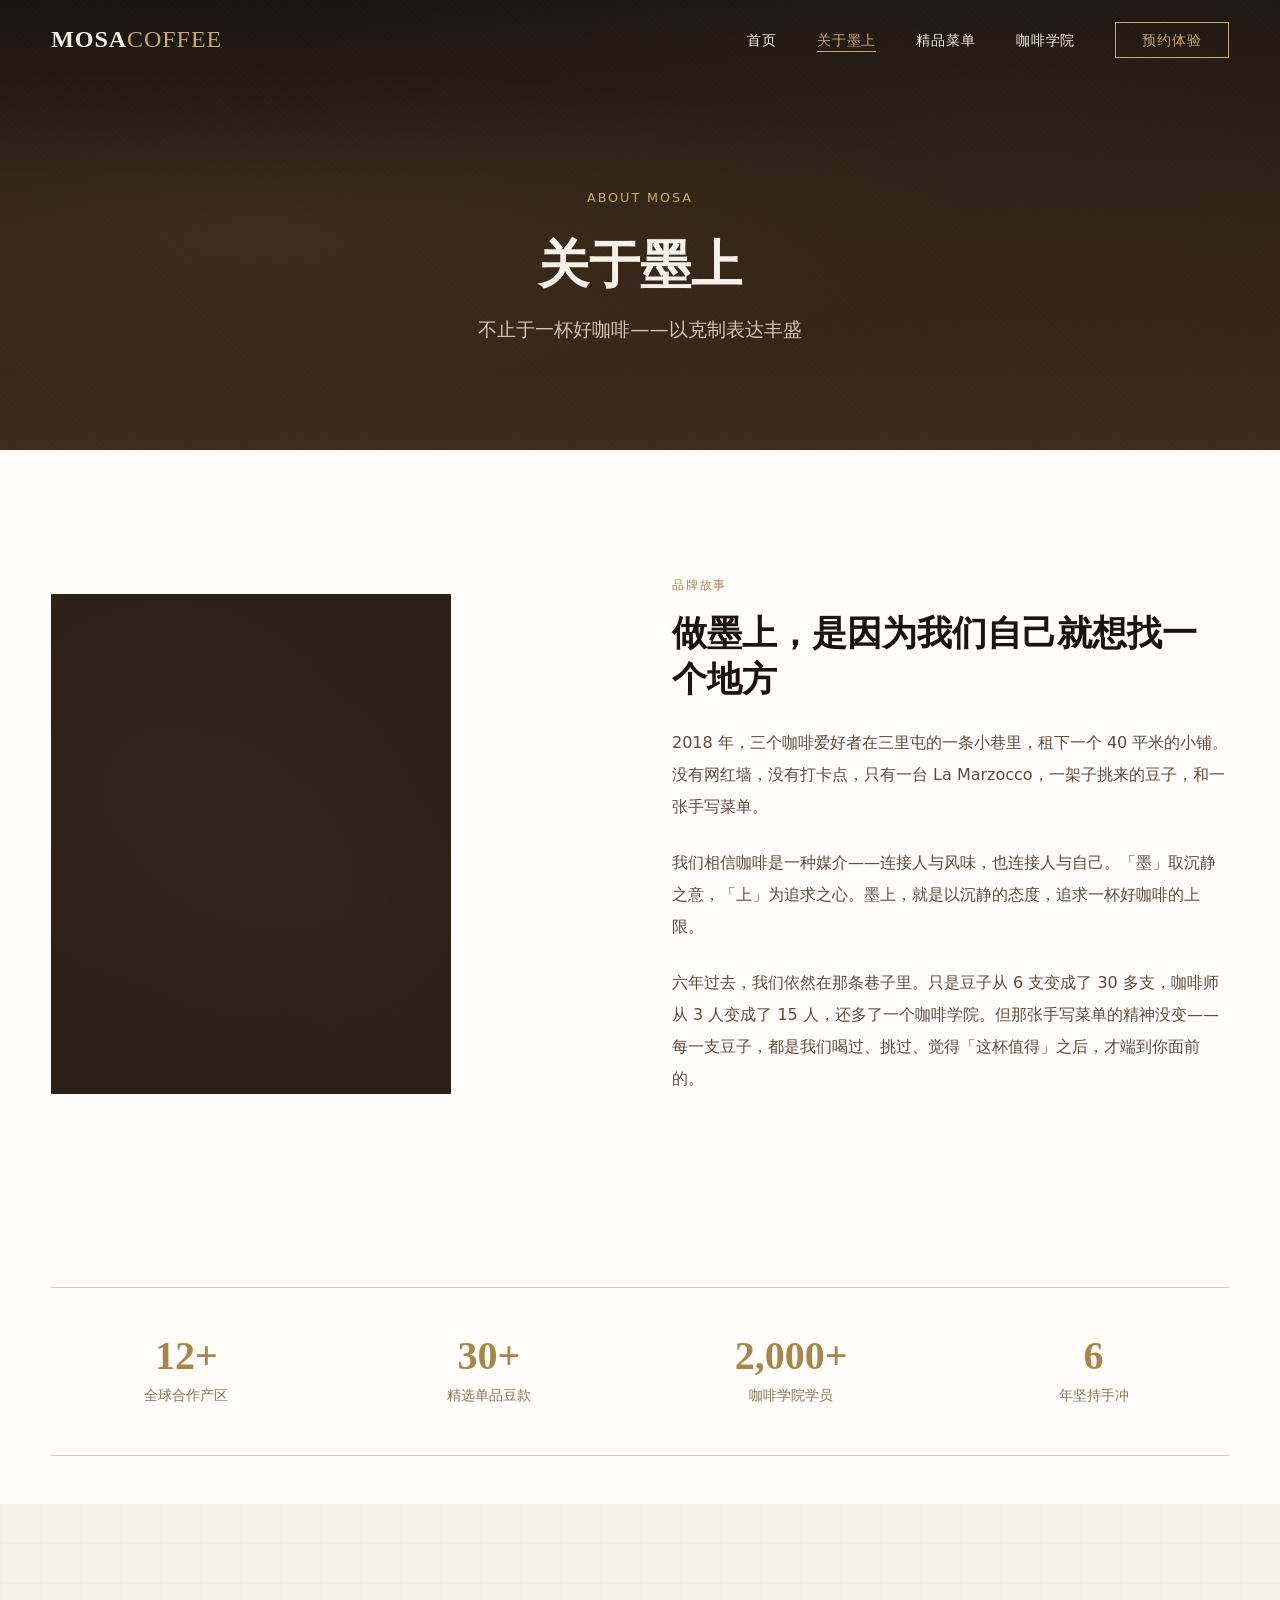
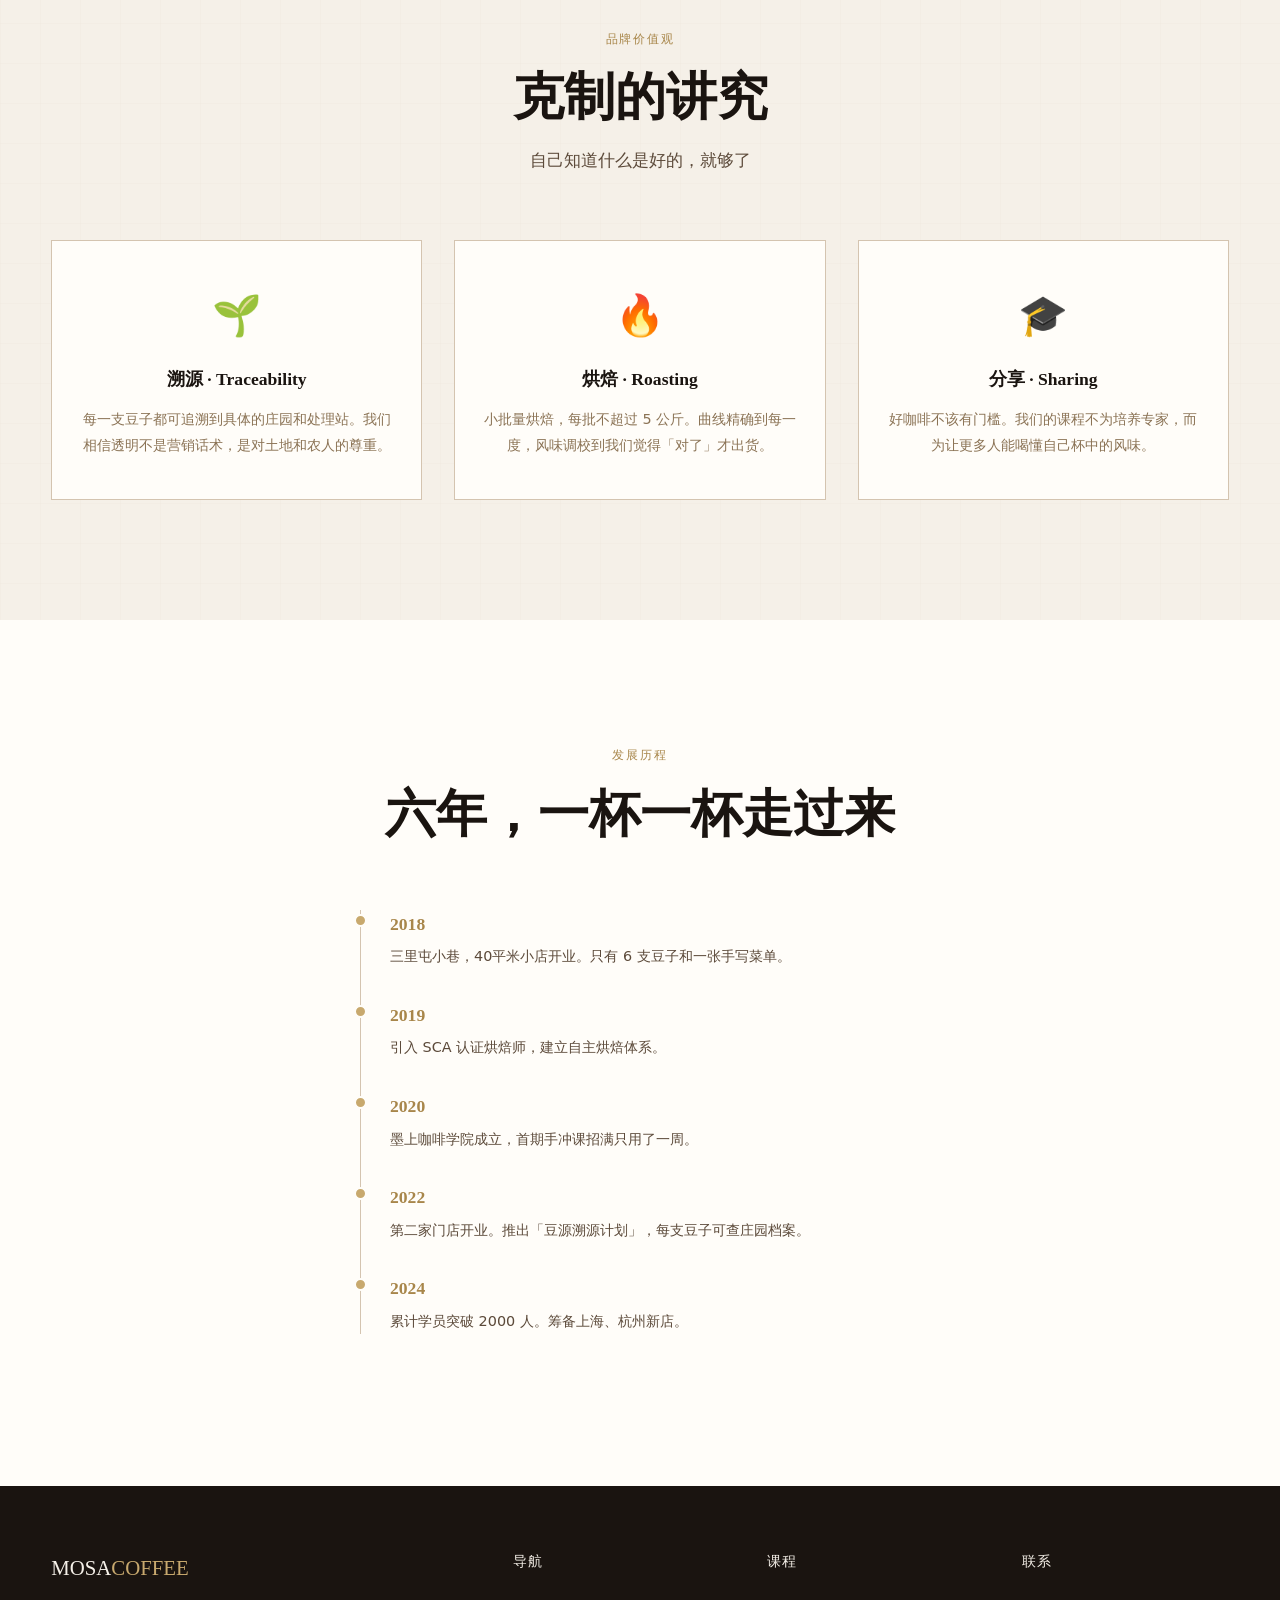
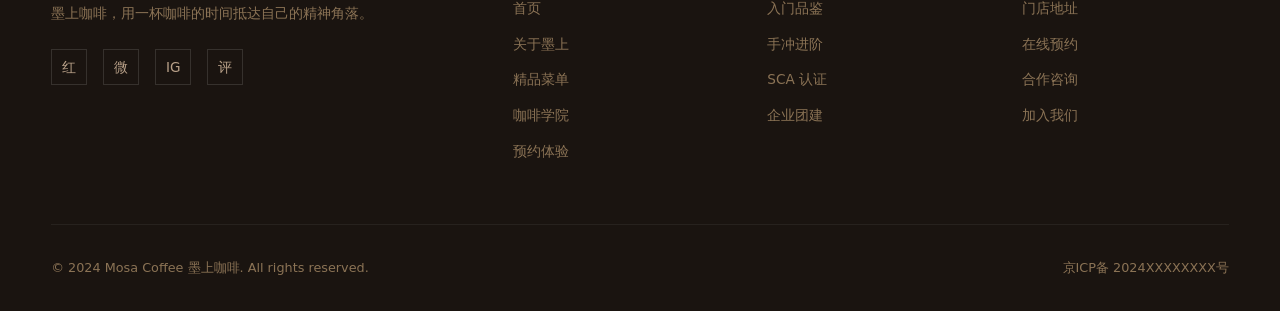
==== about.html @ c5d2b35f "墨上咖啡官网 - 基础版上线" ====
<!DOCTYPE html>
<html lang="zh-CN">
<head>
<meta charset="UTF-8">
<meta name="viewport" content="width=device-width, initial-scale=1.0">
<title>关于墨上 | 墨上咖啡 Mosa Coffee</title>
<meta name="description" content="墨上咖啡的品牌故事——始于2018年北京，专注于精品手冲咖啡与专业咖啡培训。以克制表达丰盛。">
<link rel="stylesheet" href="css/style.css">
<style>
  .story-text p { color: var(--text-secondary); font-size: 1rem; line-height: 2; margin-bottom: 1.5rem; }
  .stats-bar { display: grid; grid-template-columns: repeat(4, 1fr); gap: 2rem; text-align: center; padding: 3rem 0; border-top: 1px solid var(--brown-200); border-bottom: 1px solid var(--brown-200); margin: 3rem 0; }
  .stat-num { font-family: Georgia, serif; font-size: 2.5rem; color: var(--gold-dark); font-weight: 600; line-height: 1; }
  .stat-lbl { font-size: 0.85rem; color: var(--text-muted); margin-top: 0.5rem; }
  .values-grid { display: grid; grid-template-columns: repeat(3, 1fr); gap: 2rem; margin-top: 3rem; }
  .value-card { text-align: center; padding: 2.5rem 1.5rem; }
  .value-icon { font-size: 2.5rem; margin-bottom: 1rem; }
  .value-title { font-family: Georgia, serif; font-size: 1.1rem; color: var(--brown-900); margin-bottom: 0.8rem; font-weight: 600; }
  .value-desc { font-size: 0.9rem; color: var(--text-muted); line-height: 1.8; }
  .timeline { position: relative; max-width: 600px; margin: 3rem auto 0; }
  .timeline::before { content: ''; position: absolute; left: 20px; top:0; bottom:0; width: 1px; background: var(--brown-200); }
  .tl-item { position: relative; padding-left: 50px; margin-bottom: 2rem; }
  .tl-dot { position: absolute; left: 14px; top: 4px; width: 13px; height: 13px; border-radius: 50%; background: var(--gold); border: 2px solid var(--white); }
  .tl-year { font-family: Georgia, serif; font-size: 1.1rem; color: var(--gold-dark); font-weight: 600; }
  .tl-text { font-size: 0.9rem; color: var(--text-secondary); margin-top: 0.3rem; }
  @media (max-width: 768px) {
    .stats-bar { grid-template-columns: repeat(2, 1fr); gap:1.5rem; }
    .values-grid { grid-template-columns: 1fr; }
  }
</style>
</head>
<body>

<nav class="nav" id="nav">
  <div class="nav-inner">
    <a href="index.html" class="nav-logo">MOSA<span>COFFEE</span></a>
    <ul class="nav-links" id="navLinks">
      <li><a href="index.html">首页</a></li>
      <li><a href="about.html" class="active">关于墨上</a></li>
      <li><a href="menu.html">精品菜单</a></li>
      <li><a href="courses.html">咖啡学院</a></li>
      <li><a href="contact.html" class="nav-cta">预约体验</a></li>
    </ul>
    <button class="menu-toggle" id="menuToggle" aria-label="菜单">
      <span></span><span></span><span></span>
    </button>
  </div>
</nav>

<!-- Page Hero -->
<section class="page-hero bg-coffee-texture" style="position:relative;">
  <div class="page-hero-img" style="background-image: url('https://images.unsplash.com/photo-1442512595331-e89e73853f31?w=1400&q=80&auto=format&fit=crop');"></div>
  <div class="page-hero-bg"></div>
  <div class="page-hero-content">
    <p class="hero-eyebrow fade-up">About Mosa</p>
    <h1 class="heading-1 hero-title fade-up">关于墨上</h1>
    <p class="hero-desc fade-up">不止于一杯好咖啡——以克制表达丰盛</p>
  </div>
</section>

<!-- 品牌故事 -->
<section class="section" style="background:var(--white);">
  <div class="section-inner">
    <div class="grid-2">
      <div class="img-placeholder has-img fade-up" style="aspect-ratio:4/5; max-height:500px; background-image: url('https://images.unsplash.com/photo-1504630083234-14187a9df0f5?w=700&q=80'); background-size:cover; background-position:center;"></div>
      <div class="story-text">
        <span class="section-label">品牌故事</span>
        <h2 class="heading-2 fade-up" style="margin-bottom:1.5rem;">做墨上，是因为我们自己就想找一个地方</h2>
        <p class="fade-up">2018 年，三个咖啡爱好者在三里屯的一条小巷里，租下一个 40 平米的小铺。没有网红墙，没有打卡点，只有一台 La Marzocco，一架子挑来的豆子，和一张手写菜单。</p>
        <p class="fade-up">我们相信咖啡是一种媒介——连接人与风味，也连接人与自己。「墨」取沉静之意，「上」为追求之心。墨上，就是以沉静的态度，追求一杯好咖啡的上限。</p>
        <p class="fade-up">六年过去，我们依然在那条巷子里。只是豆子从 6 支变成了 30 多支，咖啡师从 3 人变成了 15 人，还多了一个咖啡学院。但那张手写菜单的精神没变——每一支豆子，都是我们喝过、挑过、觉得「这杯值得」之后，才端到你面前的。</p>
      </div>
    </div>
  </div>
</section>

<!-- 数据 -->
<div class="section-inner">
  <div class="stats-bar fade-up">
    <div><div class="stat-num">12+</div><div class="stat-lbl">全球合作产区</div></div>
    <div><div class="stat-num">30+</div><div class="stat-lbl">精选单品豆款</div></div>
    <div><div class="stat-num">2,000+</div><div class="stat-lbl">咖啡学院学员</div></div>
    <div><div class="stat-num">6</div><div class="stat-lbl">年坚持手冲</div></div>
  </div>
</div>

<!-- 品牌价值观 -->
<section class="section bg-paper">
  <div class="section-inner">
    <div class="section-header">
      <span class="section-label">品牌价值观</span>
      <h2 class="heading-1 section-title fade-up">克制的讲究</h2>
      <p class="section-desc fade-up">自己知道什么是好的，就够了</p>
    </div>
    <div class="values-grid">
      <div class="value-card card fade-up">
        <div class="value-icon">🌱</div>
        <div class="value-title">溯源 · Traceability</div>
        <div class="value-desc">每一支豆子都可追溯到具体的庄园和处理站。我们相信透明不是营销话术，是对土地和农人的尊重。</div>
      </div>
      <div class="value-card card fade-up">
        <div class="value-icon">🔥</div>
        <div class="value-title">烘焙 · Roasting</div>
        <div class="value-desc">小批量烘焙，每批不超过 5 公斤。曲线精确到每一度，风味调校到我们觉得「对了」才出货。</div>
      </div>
      <div class="value-card card fade-up">
        <div class="value-icon">🎓</div>
        <div class="value-title">分享 · Sharing</div>
        <div class="value-desc">好咖啡不该有门槛。我们的课程不为培养专家，而为让更多人能喝懂自己杯中的风味。</div>
      </div>
    </div>
  </div>
</section>

<!-- 发展历程 -->
<section class="section" style="background:var(--white);">
  <div class="section-inner">
    <div class="section-header">
      <span class="section-label">发展历程</span>
      <h2 class="heading-1 section-title fade-up">六年，一杯一杯走过来</h2>
    </div>
    <div class="timeline fade-up">
      <div class="tl-item"><div class="tl-dot"></div><div class="tl-year">2018</div><div class="tl-text">三里屯小巷，40平米小店开业。只有 6 支豆子和一张手写菜单。</div></div>
      <div class="tl-item"><div class="tl-dot"></div><div class="tl-year">2019</div><div class="tl-text">引入 SCA 认证烘焙师，建立自主烘焙体系。</div></div>
      <div class="tl-item"><div class="tl-dot"></div><div class="tl-year">2020</div><div class="tl-text">墨上咖啡学院成立，首期手冲课招满只用了一周。</div></div>
      <div class="tl-item"><div class="tl-dot"></div><div class="tl-year">2022</div><div class="tl-text">第二家门店开业。推出「豆源溯源计划」，每支豆子可查庄园档案。</div></div>
      <div class="tl-item"><div class="tl-dot"></div><div class="tl-year">2024</div><div class="tl-text">累计学员突破 2000 人。筹备上海、杭州新店。</div></div>
    </div>
  </div>
</section>

<footer class="footer">
  <div class="footer-inner">
    <div class="footer-grid">
      <div>
        <div class="footer-brand">MOSA<span>COFFEE</span></div>
        <p class="footer-desc">墨上咖啡，用一杯咖啡的时间抵达自己的精神角落。</p>
        <div class="footer-social">
          <a href="#">红</a><a href="#">微</a><a href="#">IG</a><a href="#">评</a>
        </div>
      </div>
      <div class="footer-col"><h4>导航</h4><a href="index.html">首页</a><a href="about.html">关于墨上</a><a href="menu.html">精品菜单</a><a href="courses.html">咖啡学院</a><a href="contact.html">预约体验</a></div>
      <div class="footer-col"><h4>课程</h4><a href="courses.html">入门品鉴</a><a href="courses.html">手冲进阶</a><a href="courses.html">SCA 认证</a><a href="courses.html">企业团建</a></div>
      <div class="footer-col"><h4>联系</h4><a href="contact.html">门店地址</a><a href="contact.html">在线预约</a><a href="contact.html">合作咨询</a><a href="#">加入我们</a></div>
    </div>
    <div class="footer-bottom"><span>© 2024 Mosa Coffee 墨上咖啡. All rights reserved.</span><span>京ICP备 2024XXXXXXXX号</span></div>
  </div>
</footer>

<div class="toast" id="toast"></div>
<script src="js/main.js"></script>
</body>
</html>
---- css/style.css ----
/* ============================================
   墨上咖啡 Mosa Coffee — 共享样式
   基础版：全站5页，Unsplash 高质量图片 + CSS 回退
   ============================================ */

/* ===== Reset ===== */
*, *::before, *::after { margin:0; padding:0; box-sizing:border-box; }

:root {
  --cream: #F5F0E8;
  --cream-dark: #E8DFD0;
  --brown-950: #0F0C09;
  --brown-900: #1A1410;
  --brown-800: #2C2218;
  --brown-700: #3D3024;
  --brown-600: #5C4A3A;
  --brown-400: #8B7355;
  --brown-300: #B8A088;
  --brown-200: #D4C4B0;
  --gold: #C8A96E;
  --gold-light: #DFC896;
  --gold-dark: #A8864A;
  --white: #FFFDF9;
  --text-primary: #1A1410;
  --text-secondary: #5C4A3A;
  --text-muted: #8B7355;
  --text-light: #B8A088;
  --transition: 0.4s cubic-bezier(0.25, 0.1, 0.25, 1);
  --transition-slow: 0.7s cubic-bezier(0.25, 0.1, 0.25, 1);
  --content-width: min(92vw, 1200px);
  --section-gap: clamp(60px, 10vw, 120px);
}

html { scroll-behavior:smooth; font-size:16px; }

body {
  font-family: 'PingFang SC', 'Microsoft YaHei', 'Hiragino Sans GB', system-ui, -apple-system, sans-serif;
  background: var(--white);
  color: var(--text-primary);
  line-height: 1.7;
  overflow-x: hidden;
  -webkit-font-smoothing: antialiased;
}

/* ===== Typography ===== */
.display { font-family: Georgia, 'Times New Roman', '宋体', serif; font-weight: 600; font-size: clamp(2.5rem, 5vw, 4.5rem); line-height:1.2; letter-spacing:-0.02em; }
.heading-1 { font-family: Georgia, 'Times New Roman', '宋体', serif; font-weight: 600; font-size: clamp(2rem, 4vw, 3.2rem); line-height:1.25; }
.heading-2 { font-family: Georgia, 'Times New Roman', '宋体', serif; font-weight: 600; font-size: clamp(1.5rem, 3vw, 2.2rem); line-height:1.3; }
.heading-3 { font-family: 'PingFang SC', 'Microsoft YaHei', system-ui, sans-serif; font-weight: 500; font-size: 1.05rem; letter-spacing:0.08em; text-transform:uppercase; color: var(--brown-400); }
.accent { color: var(--gold); }
.text-muted { color: var(--text-muted); }

/* ===== Section Common ===== */
.section { padding: var(--section-gap) 0; }
.section-inner { width: var(--content-width); margin:0 auto; }
.section-label {
  display:inline-block;
  font-size: 0.75rem; letter-spacing:0.15em; color: var(--gold-dark);
  text-transform: uppercase; font-weight: 500; margin-bottom: 1rem;
}
.section-title { margin-bottom: 1rem; color: var(--brown-900); }
.section-desc {
  color: var(--text-secondary);
  max-width: 560px; font-size: 1.05rem; font-weight: 300; line-height: 1.8;
}
.section-header { text-align:center; margin-bottom: 4rem; }
.section-header .section-desc { margin:0 auto; }

/* ===== Buttons ===== */
.btn {
  display:inline-flex; align-items:center; gap:0.5rem;
  padding: 0.9rem 2rem; font-size: 0.9rem; font-weight: 500;
  letter-spacing: 0.06em; text-decoration: none; cursor: pointer;
  transition: var(--transition); border: none; font-family: inherit;
}
.btn-primary { background: var(--gold); color: var(--brown-900); }
.btn-primary:hover { background: var(--gold-light); transform: translateY(-2px); box-shadow:0 8px 30px rgba(200,169,110,0.3); }
.btn-outline { background: transparent; color: var(--cream); border: 1px solid rgba(255,255,255,0.25); }
.btn-outline:hover { border-color: var(--gold); color: var(--gold); transform: translateY(-2px); }
.btn-outline-dark { background: transparent; color: var(--brown-700); border: 1px solid var(--brown-300); }
.btn-outline-dark:hover { border-color: var(--gold); color: var(--gold-dark); transform: translateY(-2px); }

/* ===== Navigation ===== */
.nav {
  position: fixed; top:0; left:0; right:0; z-index:1000;
  padding: 1.2rem 0; transition: var(--transition);
}
.nav.scrolled {
  background: rgba(26,20,16,0.95);
  backdrop-filter: blur(20px);
  padding: 0.7rem 0;
  box-shadow: 0 1px 0 rgba(255,255,255,0.06);
}
.nav-inner {
  width: var(--content-width); margin:0 auto;
  display:flex; align-items:center; justify-content:space-between;
}
.nav-logo {
  font-family: Georgia, 'Times New Roman', '宋体', serif;
  font-size: 1.5rem; font-weight: 600; color: var(--cream);
  text-decoration: none; letter-spacing: 0.04em; transition: var(--transition);
}
.nav-logo span { color: var(--gold); font-weight: 400; }
.nav-links { display:flex; gap:2.5rem; list-style:none; align-items:center; }
.nav-links a {
  color: var(--cream); text-decoration: none;
  font-size: 0.9rem; font-weight: 400; letter-spacing: 0.06em;
  transition: var(--transition); position: relative;
}
.nav-links a::after {
  content: ''; position: absolute; bottom: -4px; left:0; width:0; height:1px;
  background: var(--gold); transition: var(--transition);
}
.nav-links a:hover { color: var(--gold); }
.nav-links a:hover::after { width: 100%; }
.nav-links a.active { color: var(--gold); }
.nav-links a.active::after { width: 100%; }
.nav-cta {
  padding: 0.55rem 1.6rem; border: 1px solid var(--gold);
  color: var(--gold) !important; font-size: 0.85rem !important;
  letter-spacing: 0.08em !important; transition: var(--transition); cursor: pointer;
}
.nav-cta:hover { background: var(--gold) !important; color: var(--brown-900) !important; }
.nav-cta::after { display: none !important; }
.menu-toggle { display:none; background:none; border:none; cursor:pointer; padding:0.5rem; flex-direction:column; gap:5px; }
.menu-toggle span { display:block; width:24px; height:1.5px; background: var(--cream); transition: var(--transition); }

/* ===== Footer ===== */
.footer {
  background: var(--brown-900); color: var(--brown-400);
  padding: 4rem 0 2rem;
}
.footer-inner { width: var(--content-width); margin:0 auto; }
.footer-grid {
  display: grid; grid-template-columns: 2fr 1fr 1fr 1fr;
  gap: 3rem; margin-bottom: 3rem;
}
.footer-brand { font-family: Georgia, 'Times New Roman', '宋体', serif; font-size: 1.3rem; color: var(--cream); margin-bottom:1rem; }
.footer-brand span { color: var(--gold); }
.footer-desc { font-size:0.85rem; line-height:1.8; margin-bottom:1.5rem; }
.footer-social { display:flex; gap:1rem; }
.footer-social a {
  width: 36px; height: 36px; display:flex; align-items:center; justify-content:center;
  border: 1px solid rgba(255,255,255,0.12); color: var(--brown-300);
  text-decoration: none; font-size: 0.85rem; transition: var(--transition);
}
.footer-social a:hover { border-color: var(--gold); color: var(--gold); }
.footer-col h4 { color: var(--cream); font-size:0.85rem; letter-spacing:0.08em; margin-bottom:1.5rem; text-transform:uppercase; font-weight:500; }
.footer-col a { display:block; color: var(--brown-400); text-decoration:none; font-size:0.85rem; margin-bottom:0.8rem; transition:var(--transition); }
.footer-col a:hover { color: var(--gold); }
.footer-bottom {
  padding-top: 2rem; border-top: 1px solid rgba(255,255,255,0.06);
  display:flex; justify-content:space-between; font-size: 0.8rem; flex-wrap:wrap; gap:1rem;
}

/* ===== Toast ===== */
.toast {
  position: fixed; bottom:2rem; right:2rem; z-index:9999;
  background: var(--brown-900); color: var(--cream);
  padding: 1rem 2rem; font-size: 0.9rem;
  transform: translateY(100px); opacity: 0;
  transition: var(--transition);
}
.toast.show { transform: translateY(0); opacity: 1; }

/* ===== Animations ===== */
.fade-up {
  opacity: 0; transform: translateY(30px);
  transition: var(--transition-slow);
}
.fade-up.visible { opacity: 1; transform: translateY(0); }

/* ===== CSS Background Textures (替代Unsplash图片) ===== */
.bg-dark-warm {
  background: linear-gradient(135deg, var(--brown-950) 0%, #1A1010 25%, #2C1F14 50%, #1A1410 75%, var(--brown-950) 100%);
}
.bg-coffee-texture {
  background:
    radial-gradient(ellipse at 20% 50%, rgba(200,169,110,0.08) 0%, transparent 50%),
    radial-gradient(ellipse at 80% 20%, rgba(139,115,85,0.06) 0%, transparent 50%),
    linear-gradient(180deg, var(--brown-900) 0%, #2C1F14 40%, #3D2B1A 100%);
}
.bg-paper {
  background:
    linear-gradient(0deg, rgba(200,169,110,0.03) 1px, transparent 1px),
    linear-gradient(90deg, rgba(200,169,110,0.03) 1px, transparent 1px),
    var(--cream);
  background-size: 40px 40px;
}
.bg-cream-gradient {
  background: linear-gradient(180deg, var(--white) 0%, var(--cream) 50%, var(--cream-dark) 100%);
}
.bg-card {
  background: linear-gradient(135deg, rgba(26,20,16,0.03) 0%, rgba(200,169,110,0.05) 100%);
  border: 1px solid var(--brown-200);
}
/* ===== 图片容器（Unsplash + CSS 回退） ===== */
.bg-img { background-size: cover; background-position: center; background-repeat: no-repeat; }

.img-placeholder {
  background:
    linear-gradient(135deg, var(--brown-600) 0%, var(--brown-700) 30%, var(--brown-800) 60%, var(--brown-900) 100%);
  position: relative; overflow: hidden;
}
.img-placeholder::after {
  content: ''; position: absolute; inset:0; pointer-events: none;
  background:
    radial-gradient(circle at 30% 40%, rgba(200,169,110,0.2) 0%, transparent 60%),
    radial-gradient(circle at 70% 60%, rgba(180,150,120,0.15) 0%, transparent 50%);
}
/* 当设置了真实图片时，隐藏渐变叠加层 */
.img-placeholder.has-img { background: var(--brown-800); }
.img-placeholder.has-img::after { opacity: 0.15; }

.img-placeholder-light {
  background: linear-gradient(135deg, var(--cream-dark) 0%, var(--brown-200) 50%, var(--cream) 100%);
  position: relative; overflow: hidden;
}
.img-placeholder-light::after {
  content: ''; position: absolute; inset:0; pointer-events: none;
  background: radial-gradient(circle at 50% 50%, rgba(200,169,110,0.3) 0%, transparent 70%);
}
.img-placeholder-light.has-img { background: var(--cream-dark); }
.img-placeholder-light.has-img::after { opacity: 0.1; }

/* ===== 页面 Hero 图片背景变体 ===== */
.page-hero-img {
  position: absolute; inset:0; opacity: 0.18;
  background-size: cover; background-position: center;
  filter: grayscale(30%);
}

/* ===== Page Hero (内页通用) ===== */
.page-hero {
  min-height: 50vh; display:flex; align-items:center;
  position: relative; overflow: hidden;
}
.page-hero-content {
  position: relative; z-index:2;
  width: var(--content-width); margin:0 auto;
  padding: 8rem 0 3rem; text-align: center;
}
.page-hero .hero-eyebrow {
  display:inline-block; font-size: 0.8rem; letter-spacing:0.15em; color: var(--gold);
  text-transform: uppercase; margin-bottom: 1.5rem; font-weight: 500;
}
.page-hero .hero-title { color: var(--cream); margin-bottom: 1rem; }
.page-hero .hero-desc {
  color: var(--brown-200);
  font-size: clamp(1rem, 1.5vw, 1.2rem);
  max-width: 560px; margin:0 auto;
  font-weight: 300; line-height: 1.8;
}
.page-hero-bg {
  position: absolute; inset:0; opacity:0.04;
  background: repeating-linear-gradient(45deg, transparent, transparent 2px, rgba(200,169,110,0.3) 2px, rgba(200,169,110,0.3) 4px);
}

/* ===== Cards ===== */
.card {
  background: var(--white);
  border: 1px solid var(--brown-200);
  padding: 2rem; transition: var(--transition);
  position: relative; overflow: hidden;
}
.card:hover {
  border-color: var(--gold);
  transform: translateY(-4px);
  box-shadow: 0 20px 40px rgba(0,0,0,0.06);
}
.card-tag {
  font-size: 0.7rem; padding: 0.2rem 0.7rem; letter-spacing: 0.05em;
  border: 1px solid var(--brown-200); color: var(--brown-400);
  display: inline-block;
}

/* ===== Grids ===== */
.grid-2 { display: grid; grid-template-columns: 1fr 1fr; gap: clamp(2rem, 5vw, 4rem); align-items: center; }
.grid-3 { display: grid; grid-template-columns: repeat(auto-fit, minmax(300px, 1fr)); gap: 2rem; }
.grid-4 { display: grid; grid-template-columns: repeat(auto-fit, minmax(260px, 1fr)); gap: 2rem; }

/* ===== Responsive ===== */
@media (max-width: 768px) {
  .nav-links { display:none; }
  .menu-toggle { display:flex; }
  .nav-links.open {
    display:flex; flex-direction:column;
    position: absolute; top:100%; left:0; right:0;
    background: rgba(26,20,16,0.98);
    backdrop-filter: blur(20px);
    padding: 2rem; gap:1.5rem; text-align: center;
  }
  .grid-2 { grid-template-columns: 1fr; }
  .footer-grid { grid-template-columns: 1fr 1fr; gap:2rem; }
  .footer-bottom { flex-direction:column; text-align:center; }
  .page-hero { min-height: 40vh; }
  .page-hero-content { padding: 6rem 0 2rem; }
}
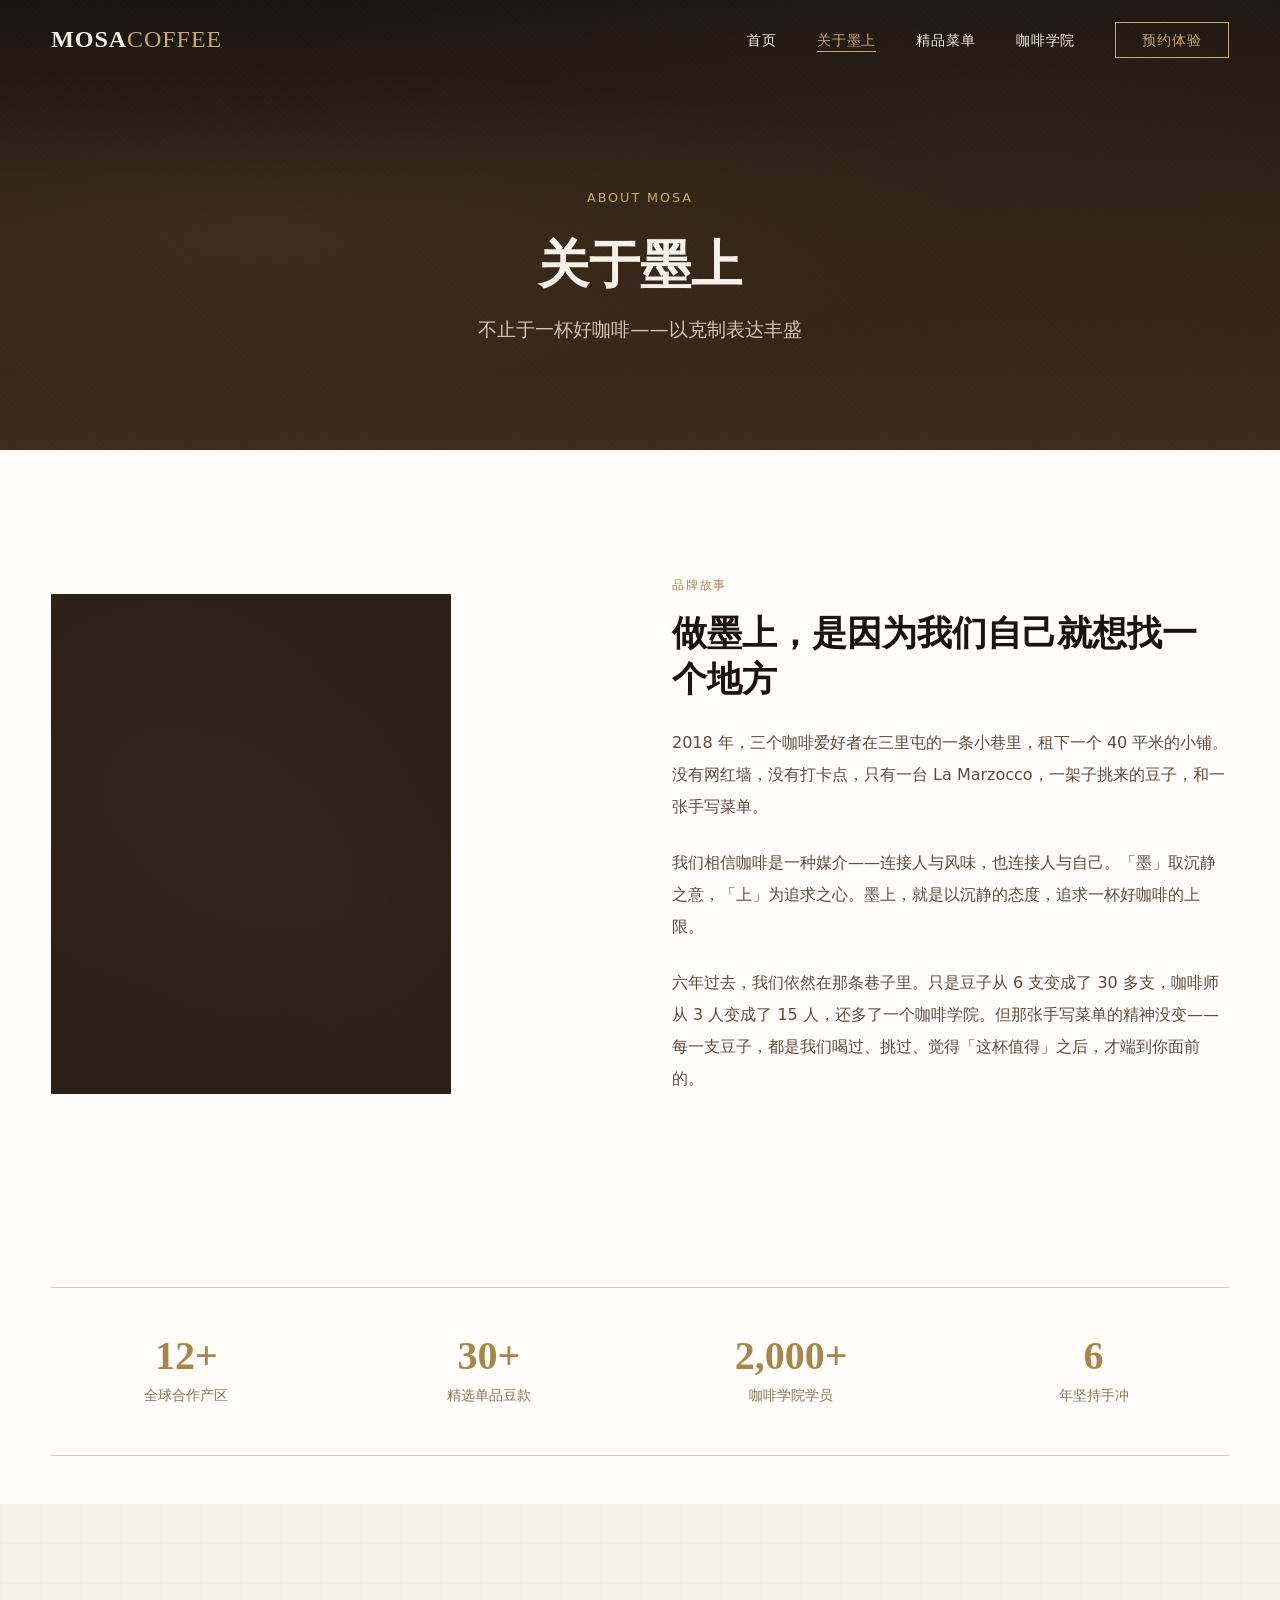
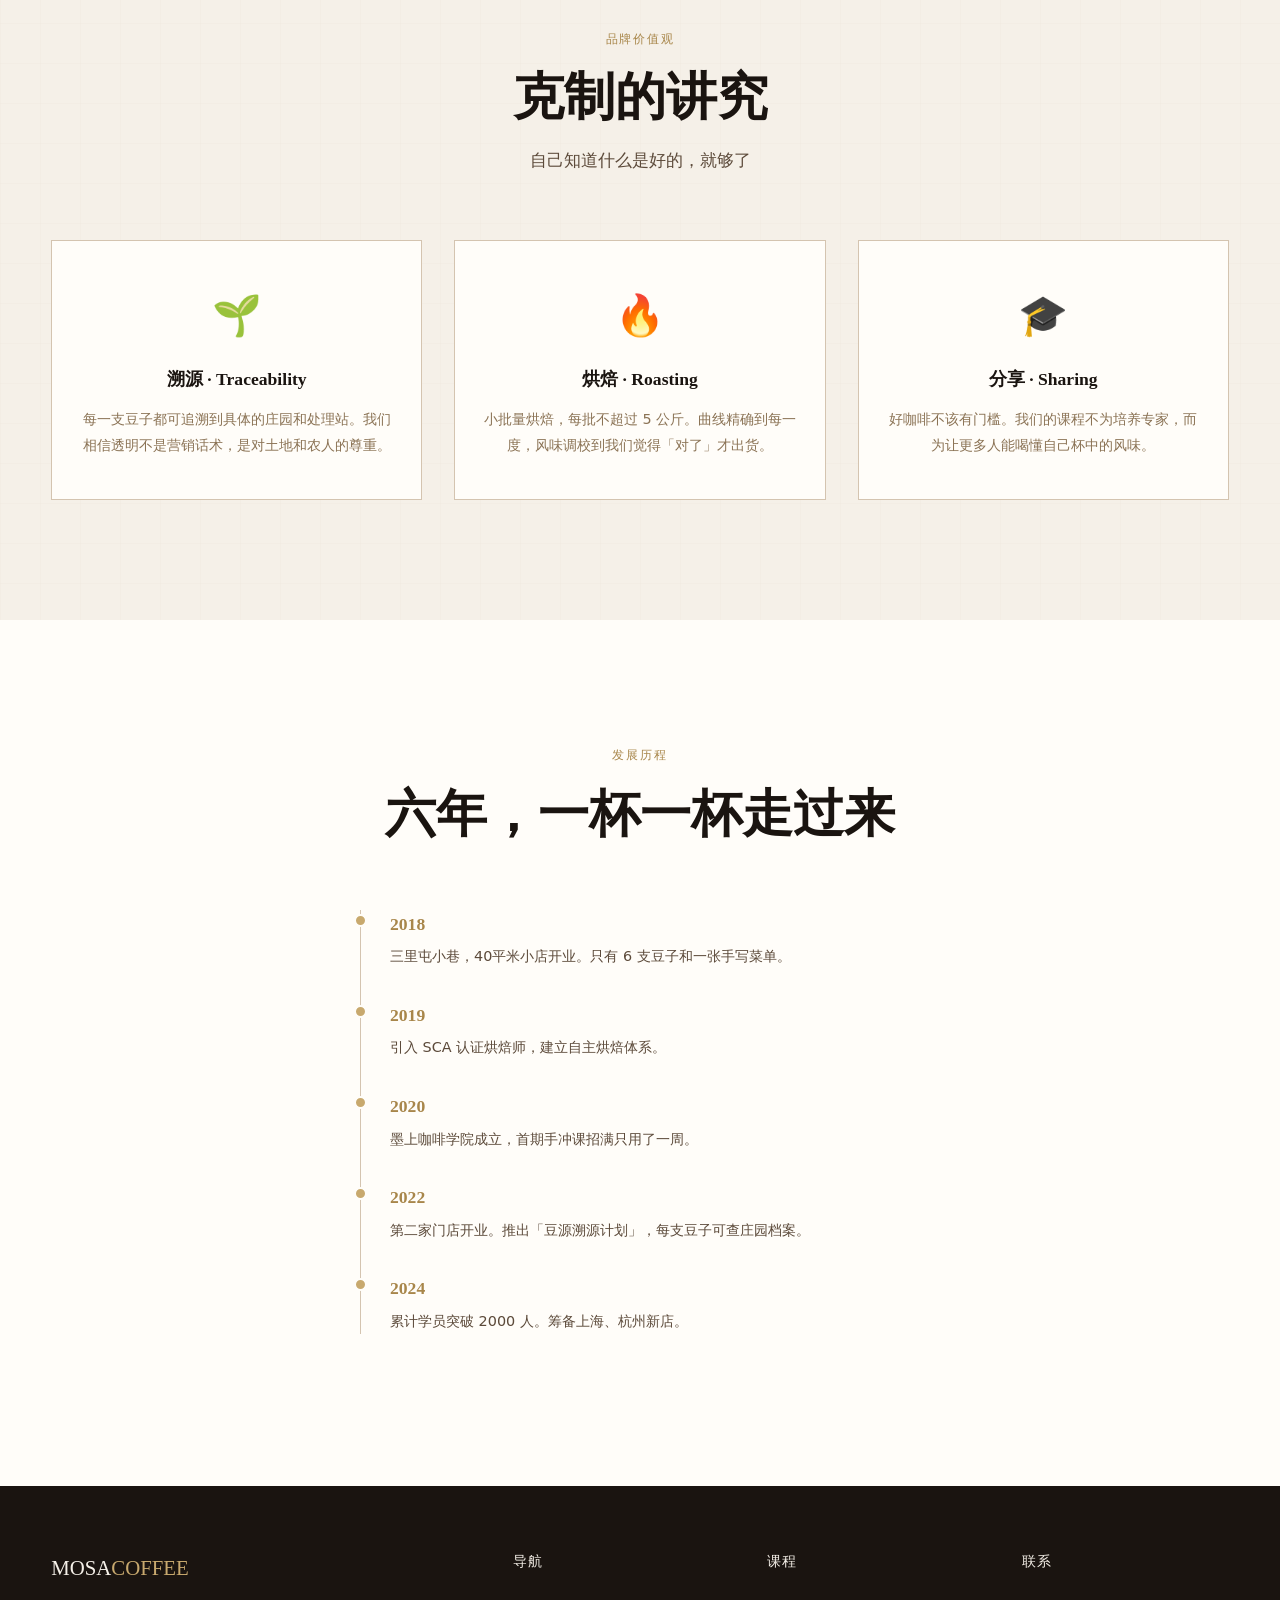
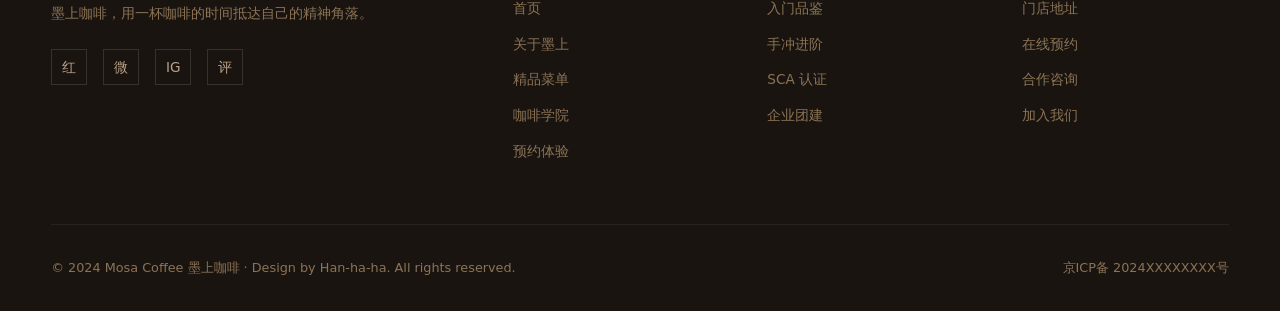
==== commit 7aca6376: "添加页脚署名、Meta作者标签、源码水印" ====
--- a/about.html
+++ b/about.html
@@ -4,7 +4,8 @@
 <meta charset="UTF-8">
 <meta name="viewport" content="width=device-width, initial-scale=1.0">
 <title>关于墨上 | 墨上咖啡 Mosa Coffee</title>
-<meta name="description" content="墨上咖啡的品牌故事——始于2018年北京，专注于精品手冲咖啡与专业咖啡培训。以克制表达丰盛。">
+<meta name="author" content="Han-ha-ha" />
+  <meta name="description" content="墨上咖啡的品牌故事——始于2018年北京，专注于精品手冲咖啡与专业咖啡培训。以克制表达丰盛。">
 <link rel="stylesheet" href="css/style.css">
 <style>
   .story-text p { color: var(--text-secondary); font-size: 1rem; line-height: 2; margin-bottom: 1.5rem; }
@@ -142,7 +143,7 @@
       <div class="footer-col"><h4>课程</h4><a href="courses.html">入门品鉴</a><a href="courses.html">手冲进阶</a><a href="courses.html">SCA 认证</a><a href="courses.html">企业团建</a></div>
       <div class="footer-col"><h4>联系</h4><a href="contact.html">门店地址</a><a href="contact.html">在线预约</a><a href="contact.html">合作咨询</a><a href="#">加入我们</a></div>
     </div>
-    <div class="footer-bottom"><span>© 2024 Mosa Coffee 墨上咖啡. All rights reserved.</span><span>京ICP备 2024XXXXXXXX号</span></div>
+    <div class="footer-bottom"><span>© 2024 Mosa Coffee 墨上咖啡 · Design by <a href="https://github.com/Han-ha-ha" style="color:var(--brown-400);text-decoration:none;">Han-ha-ha</a>. All rights reserved.</span><span>京ICP备 2024XXXXXXXX号</span></div>
   </div>
 </footer>
 
--- a/css/style.css
+++ b/css/style.css
@@ -1,6 +1,8 @@
 /* ============================================
    墨上咖啡 Mosa Coffee — 共享样式
+   作者: Han-ha-ha (https://github.com/Han-ha-ha)
    基础版：全站5页，Unsplash 高质量图片 + CSS 回退
+   未经授权不得用于商业用途
    ============================================ */
 
 /* ===== Reset ===== */
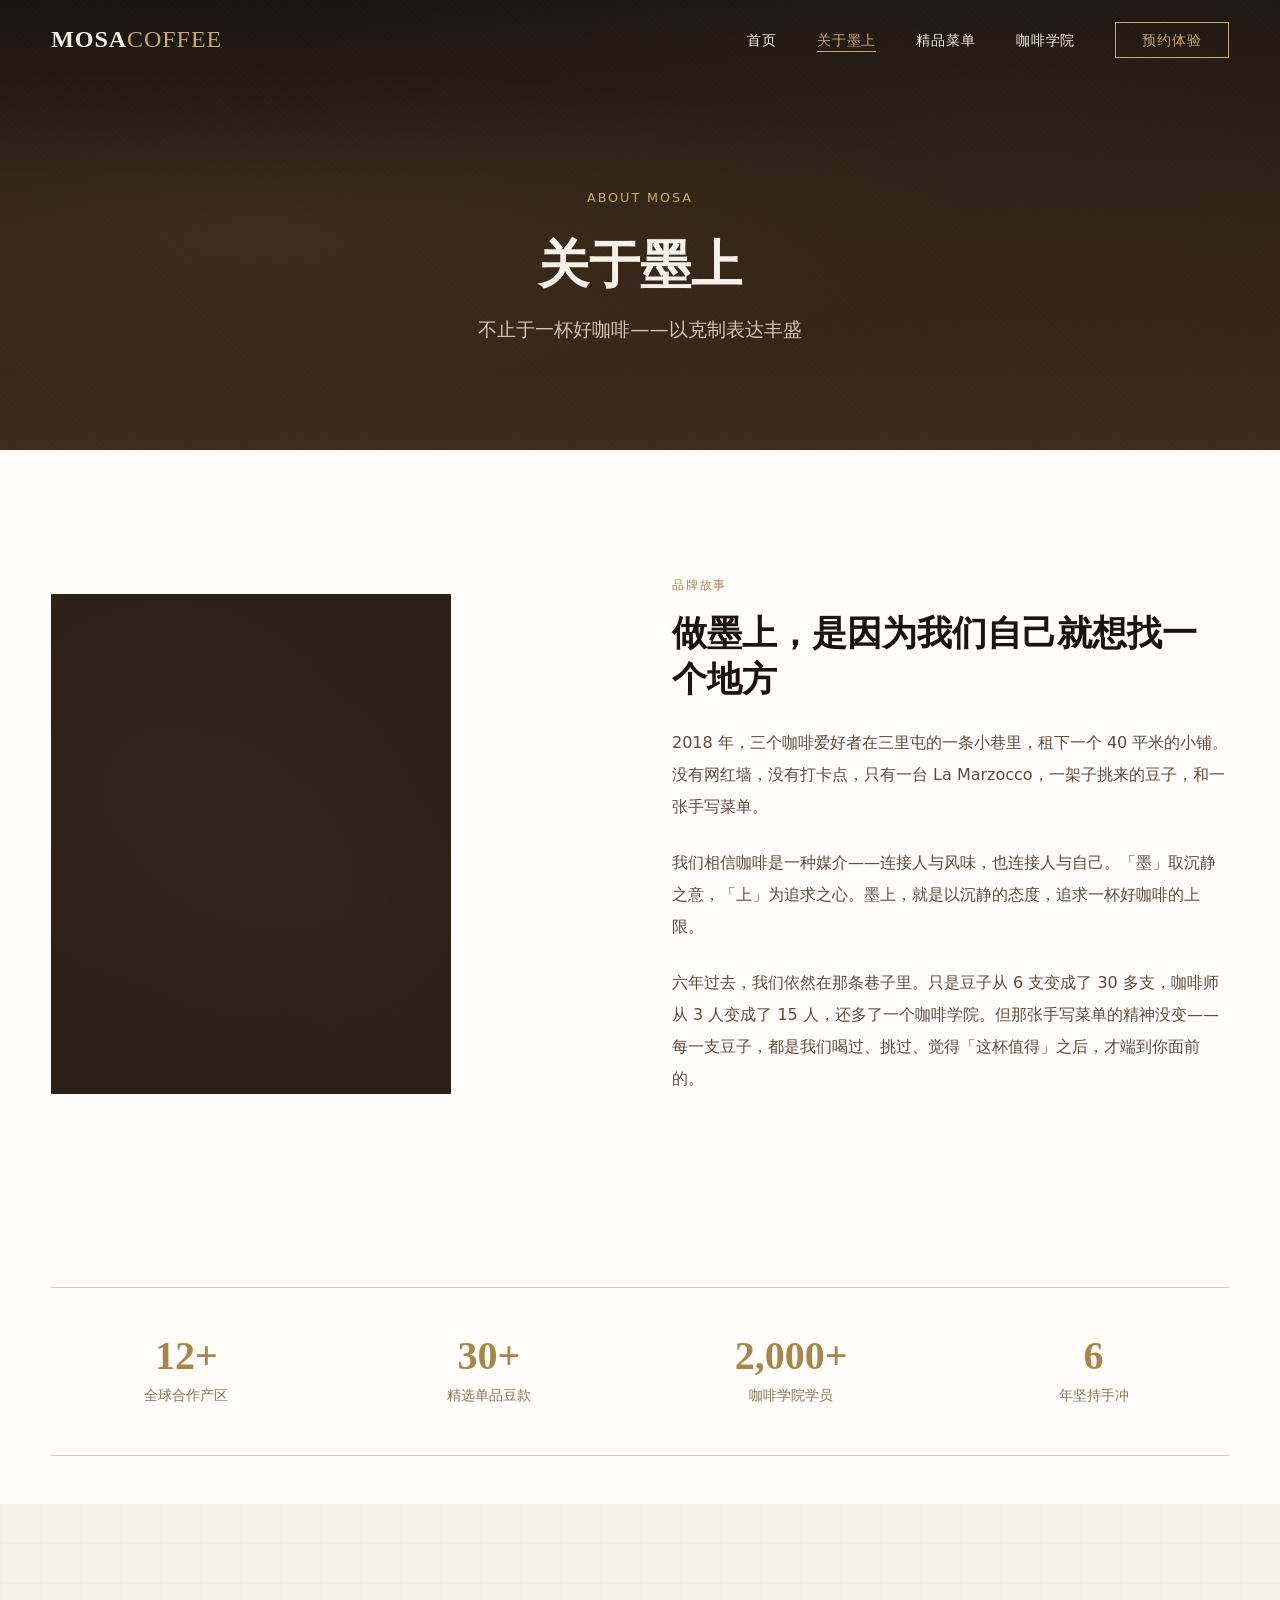
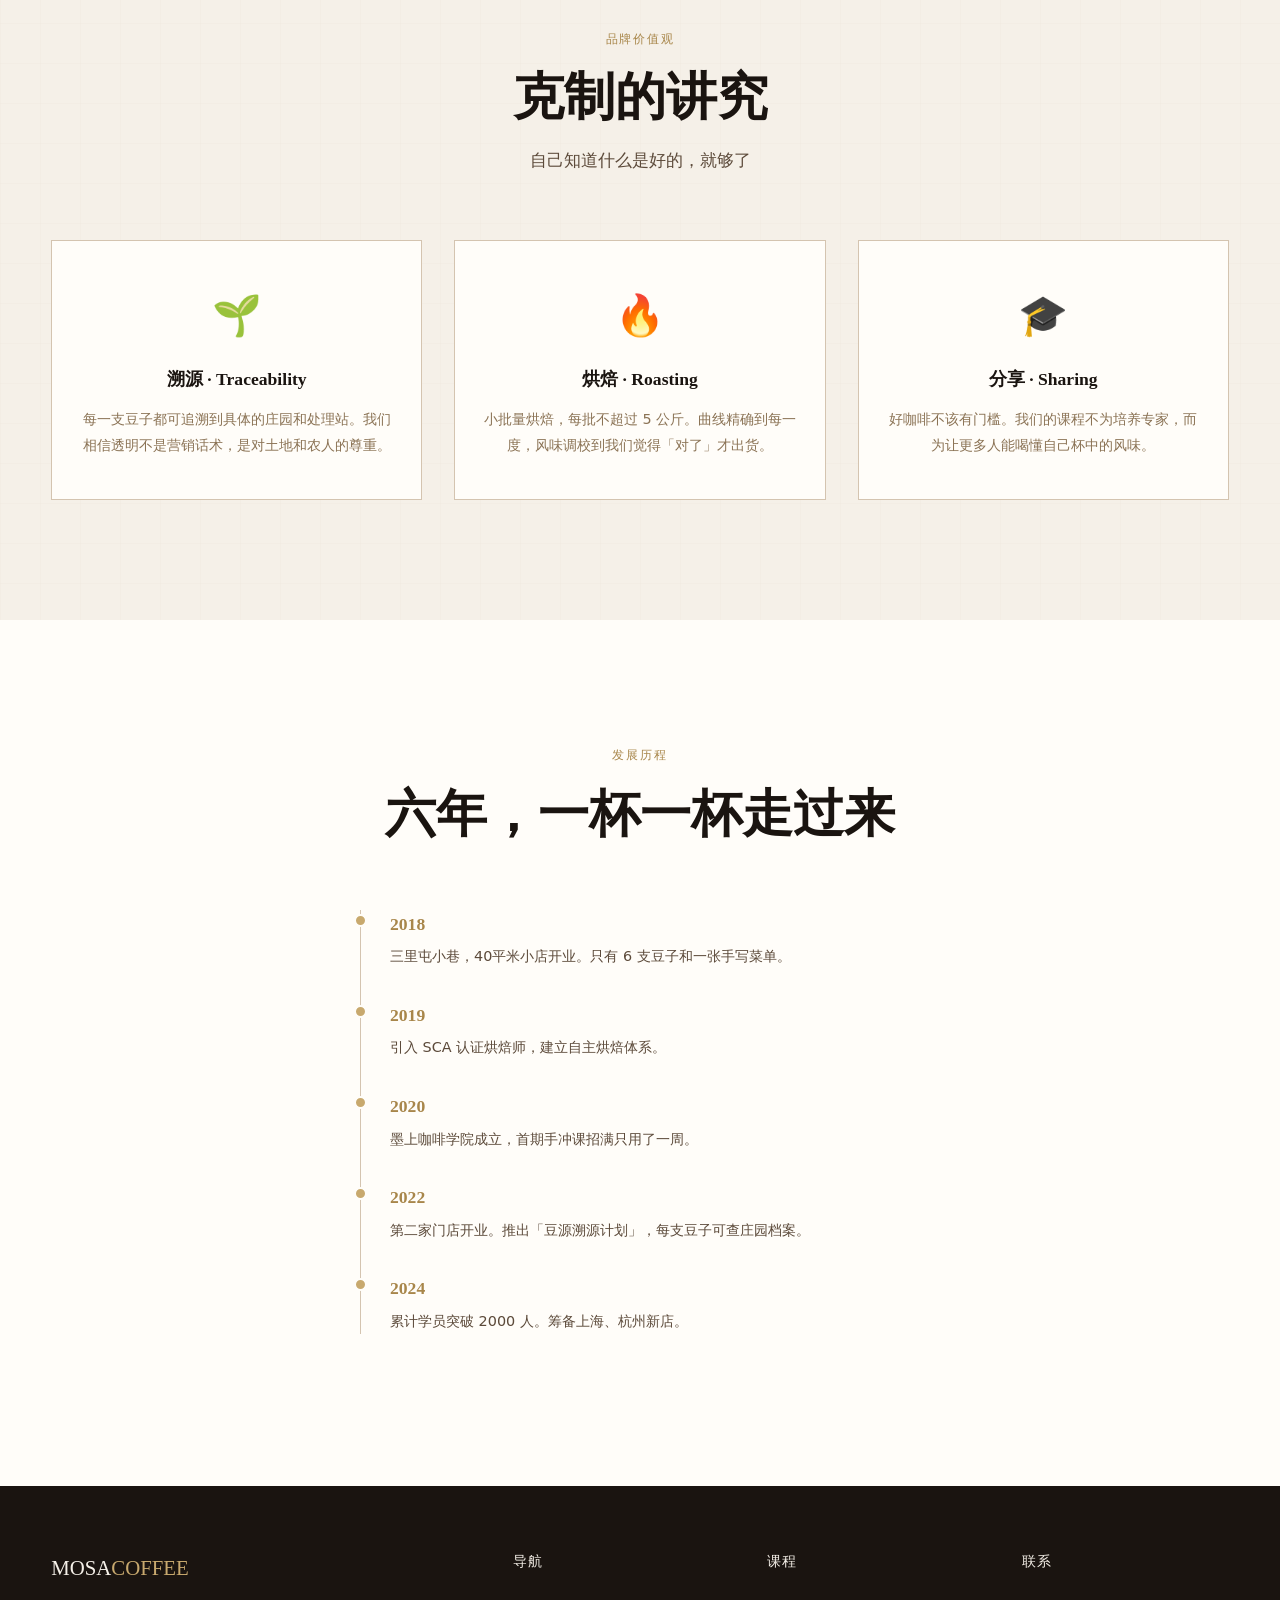
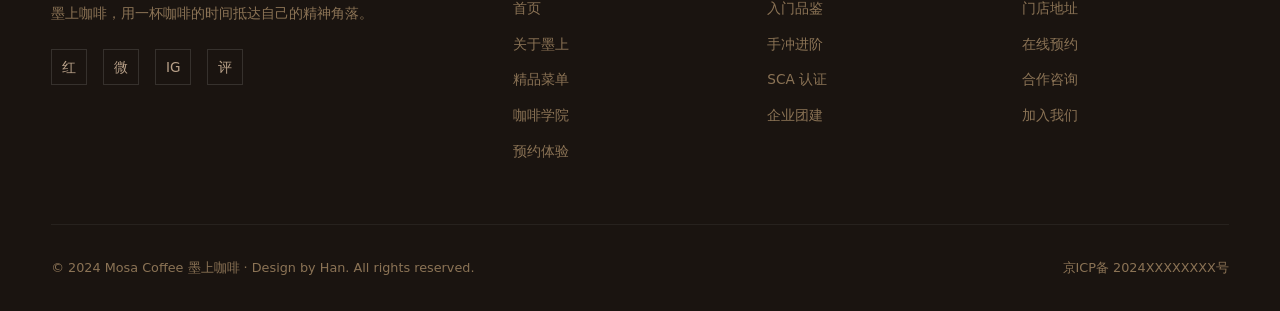
==== commit f264aaf7: "更新署名为 Han，添加邮箱联系方式" ====
--- a/about.html
+++ b/about.html
@@ -4,7 +4,7 @@
 <meta charset="UTF-8">
 <meta name="viewport" content="width=device-width, initial-scale=1.0">
 <title>关于墨上 | 墨上咖啡 Mosa Coffee</title>
-<meta name="author" content="Han-ha-ha" />
+<meta name="author" content="Han | 13531521167@163.com">
   <meta name="description" content="墨上咖啡的品牌故事——始于2018年北京，专注于精品手冲咖啡与专业咖啡培训。以克制表达丰盛。">
 <link rel="stylesheet" href="css/style.css">
 <style>
@@ -143,7 +143,7 @@
       <div class="footer-col"><h4>课程</h4><a href="courses.html">入门品鉴</a><a href="courses.html">手冲进阶</a><a href="courses.html">SCA 认证</a><a href="courses.html">企业团建</a></div>
       <div class="footer-col"><h4>联系</h4><a href="contact.html">门店地址</a><a href="contact.html">在线预约</a><a href="contact.html">合作咨询</a><a href="#">加入我们</a></div>
     </div>
-    <div class="footer-bottom"><span>© 2024 Mosa Coffee 墨上咖啡 · Design by <a href="https://github.com/Han-ha-ha" style="color:var(--brown-400);text-decoration:none;">Han-ha-ha</a>. All rights reserved.</span><span>京ICP备 2024XXXXXXXX号</span></div>
+    <div class="footer-bottom"><span>© 2024 Mosa Coffee 墨上咖啡 · Design by <a href="mailto:13531521167@163.com" style="color:var(--brown-400);text-decoration:none;">Han</a>. All rights reserved.</span><span>京ICP备 2024XXXXXXXX号</span></div>
   </div>
 </footer>
 
--- a/css/style.css
+++ b/css/style.css
@@ -1,6 +1,6 @@
 /* ============================================
    墨上咖啡 Mosa Coffee — 共享样式
-   作者: Han-ha-ha (https://github.com/Han-ha-ha)
+   作者: Han | 13531521167@163.com
    基础版：全站5页，Unsplash 高质量图片 + CSS 回退
    未经授权不得用于商业用途
    ============================================ */
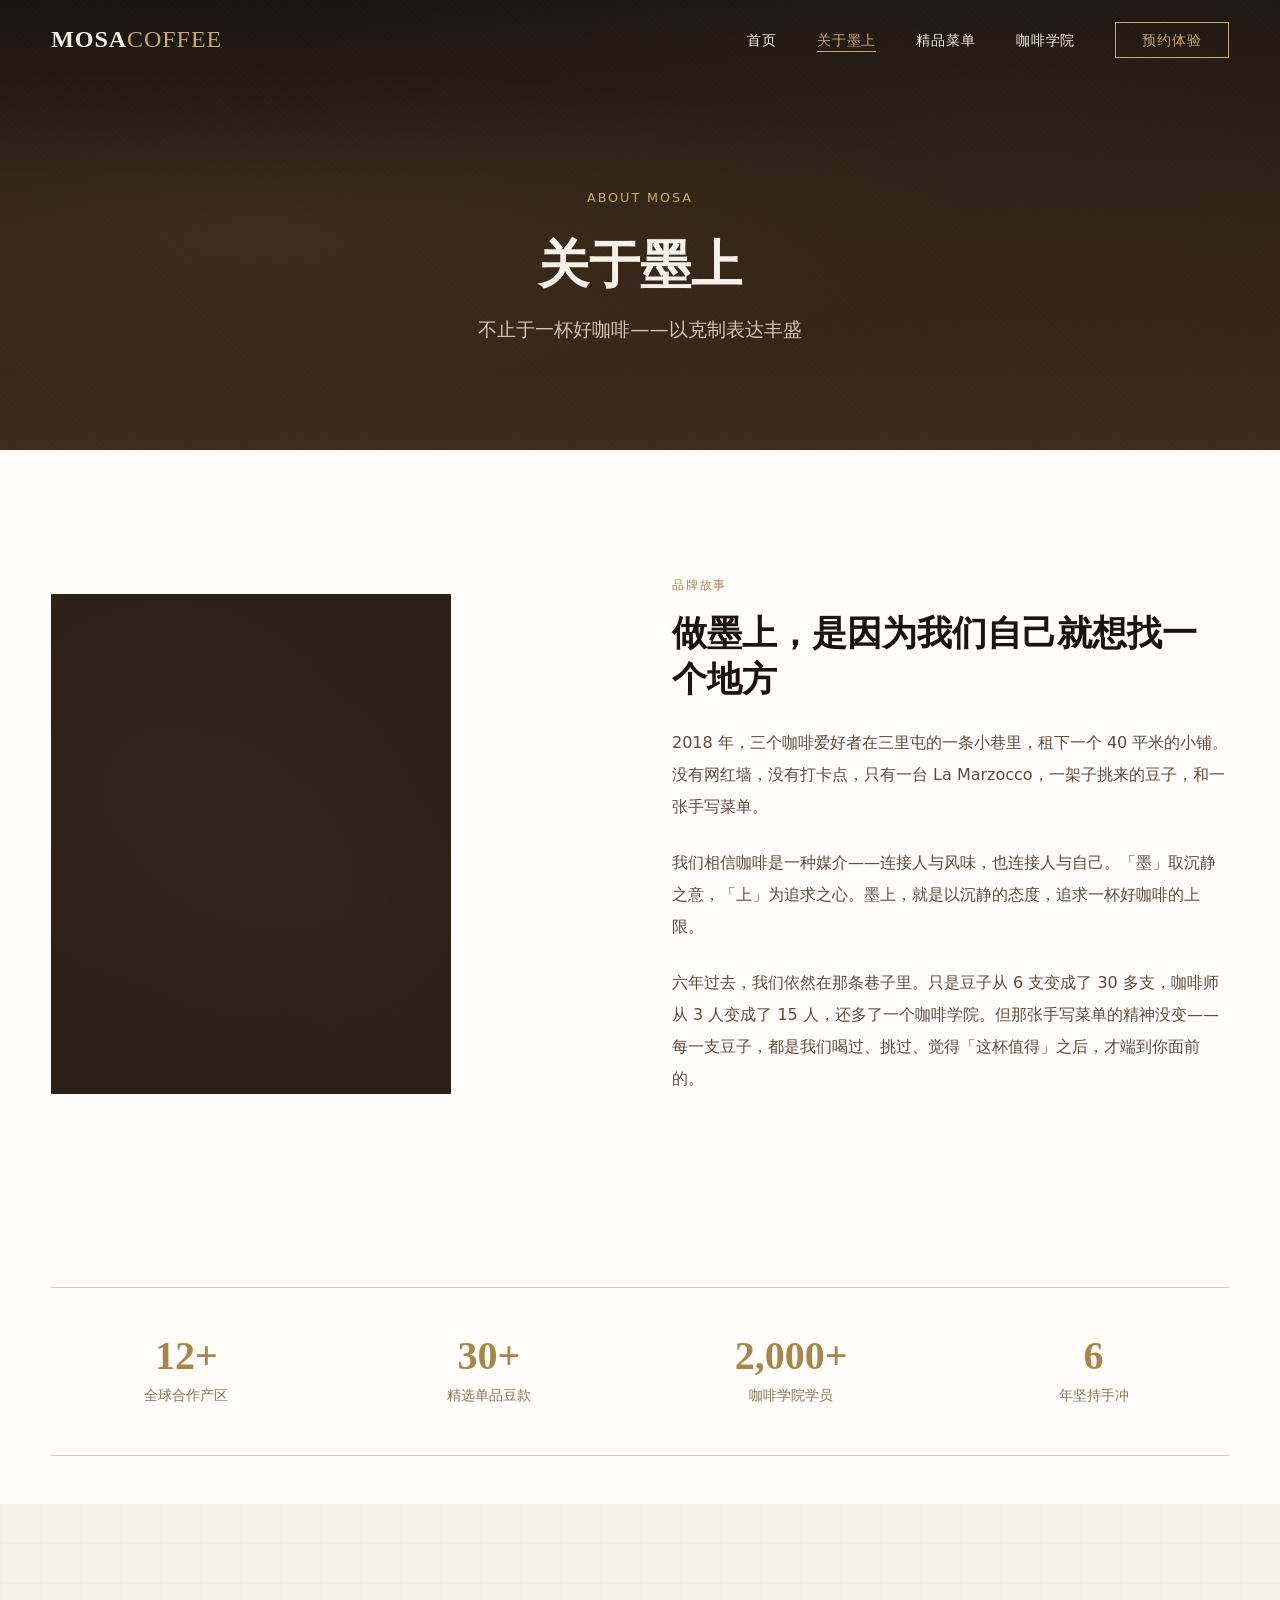
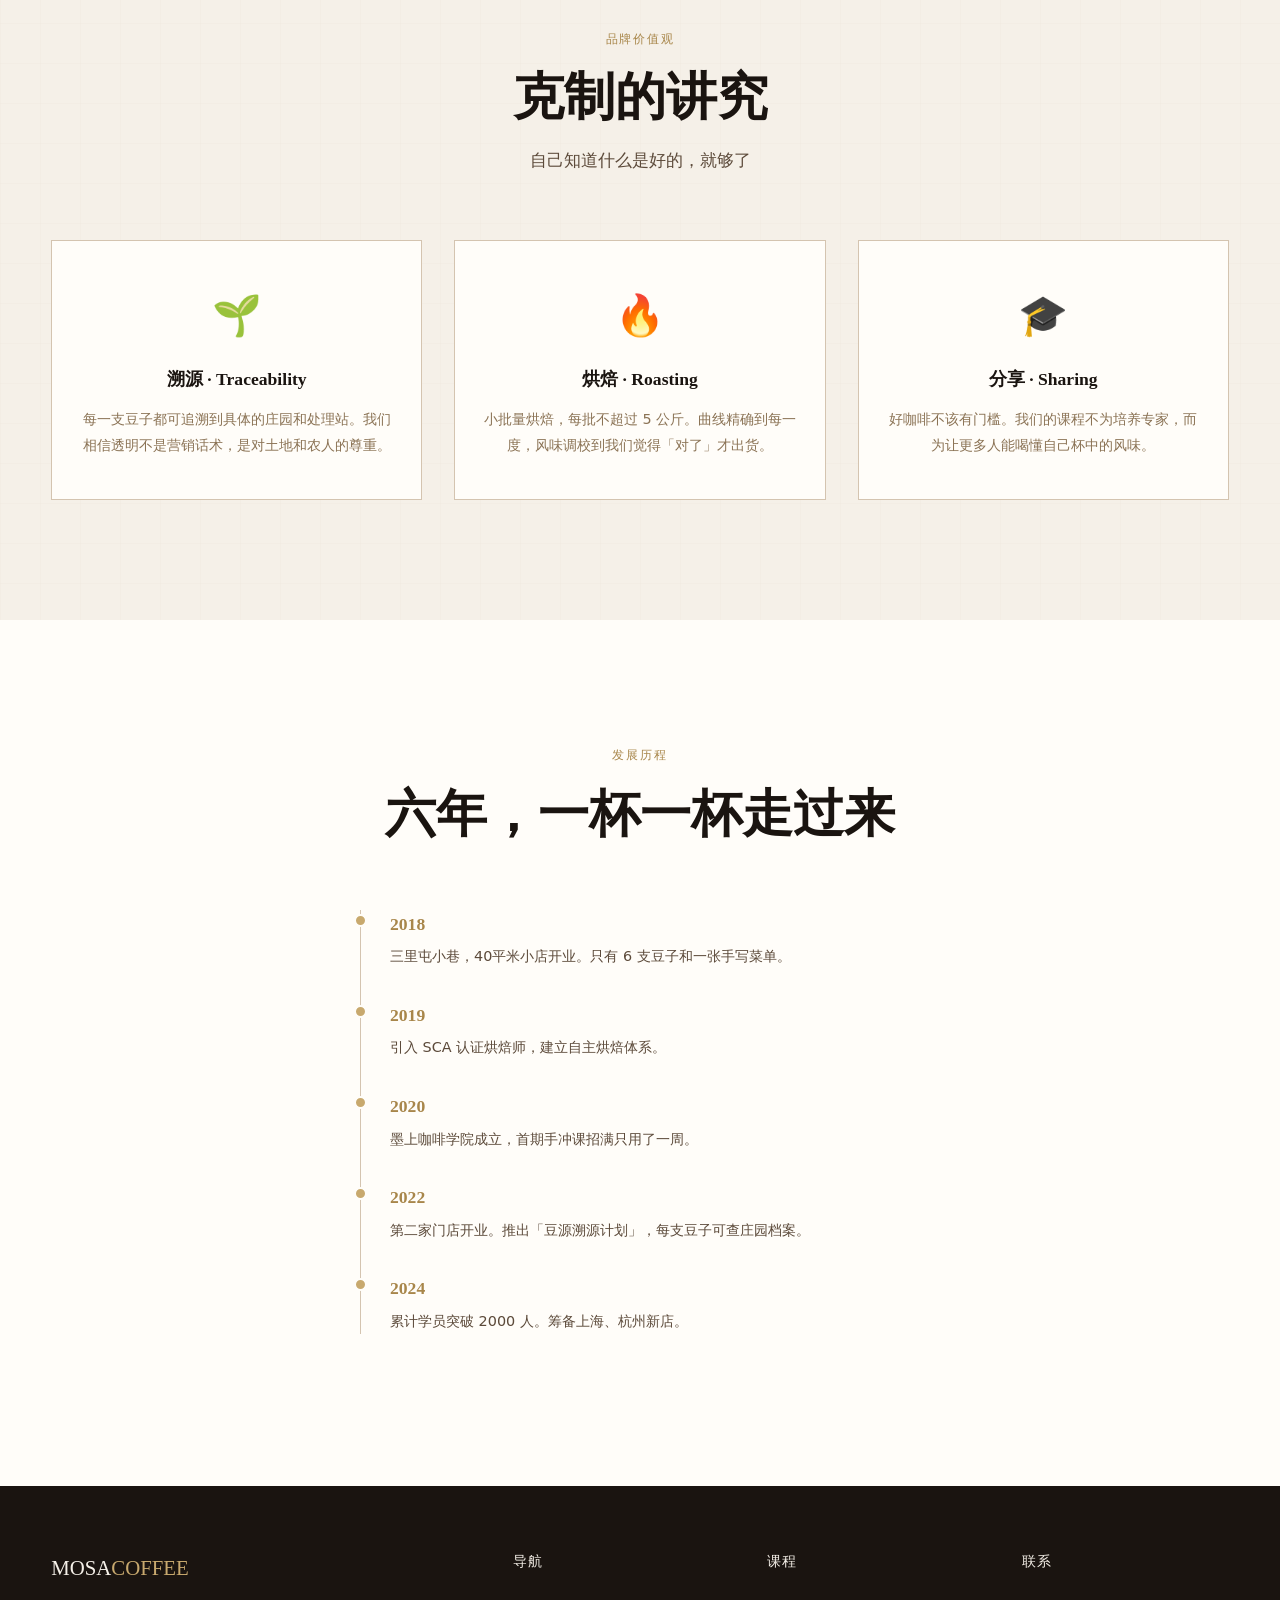
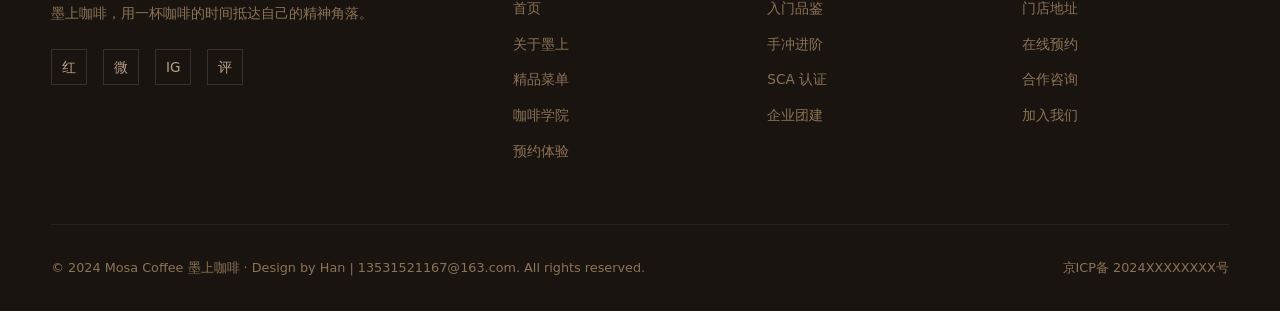
==== commit 46e79d73: "页脚显示邮箱明文" ====
--- a/about.html
+++ b/about.html
@@ -143,7 +143,7 @@
       <div class="footer-col"><h4>课程</h4><a href="courses.html">入门品鉴</a><a href="courses.html">手冲进阶</a><a href="courses.html">SCA 认证</a><a href="courses.html">企业团建</a></div>
       <div class="footer-col"><h4>联系</h4><a href="contact.html">门店地址</a><a href="contact.html">在线预约</a><a href="contact.html">合作咨询</a><a href="#">加入我们</a></div>
     </div>
-    <div class="footer-bottom"><span>© 2024 Mosa Coffee 墨上咖啡 · Design by <a href="mailto:13531521167@163.com" style="color:var(--brown-400);text-decoration:none;">Han</a>. All rights reserved.</span><span>京ICP备 2024XXXXXXXX号</span></div>
+    <div class="footer-bottom"><span>© 2024 Mosa Coffee 墨上咖啡 · Design by Han | 13531521167@163.com. All rights reserved.</span><span>京ICP备 2024XXXXXXXX号</span></div>
   </div>
 </footer>
 
